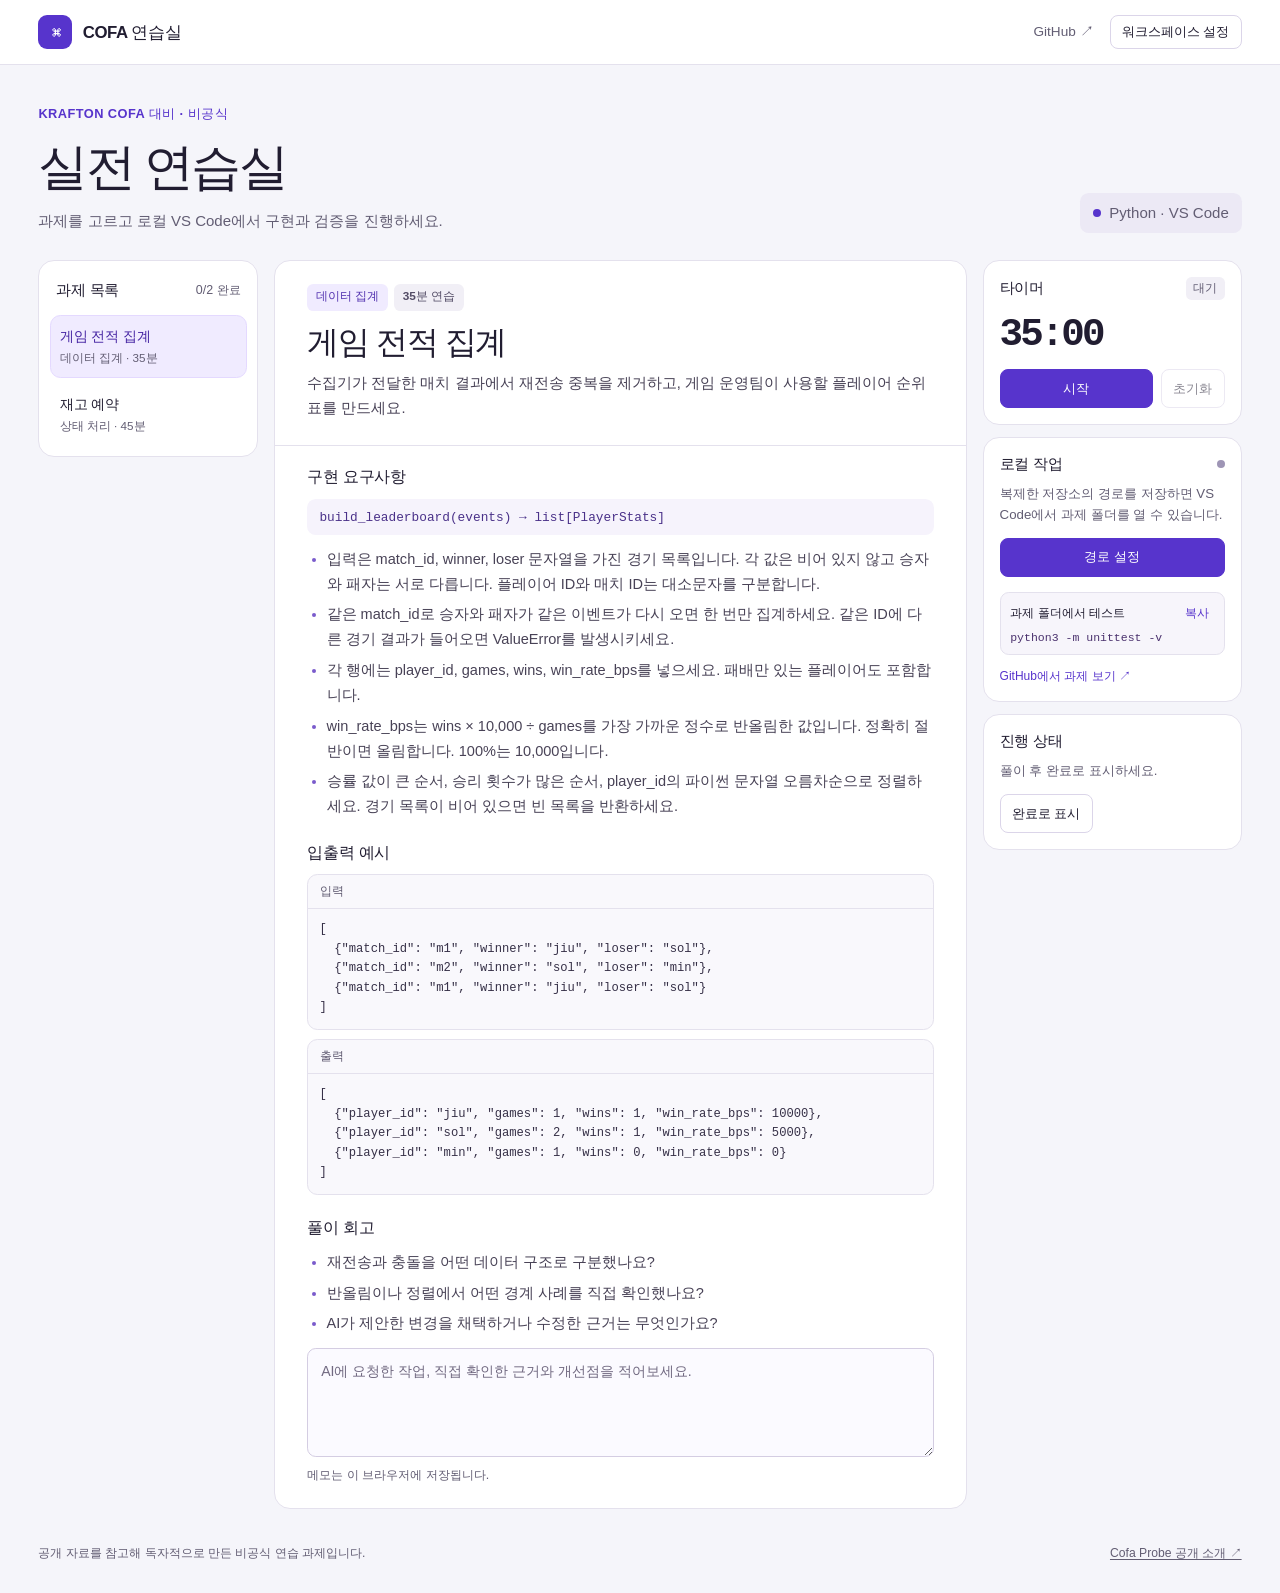
==== docs/index.html @ d64e4df7 "Build the COFA practice lab" ====
<!doctype html>
<html lang="ko">
<head>
  <meta charset="utf-8">
  <meta name="viewport" content="width=device-width, initial-scale=1">
  <meta name="description" content="KRAFTON COFA 대비 비공식 연습실. 브라우저에서 과제를 읽고 로컬 VS Code에서 구현과 테스트를 진행하세요.">
  <meta name="theme-color" content="#f5f5fa">
  <title>COFA 연습실</title>
  <link rel="stylesheet" href="./styles.css">
  <script type="module" src="./app.js"></script>
</head>
<body>
  <a class="skip-link" href="#main">과제 본문으로 이동</a>
  <header class="topbar">
    <div class="topbar-inner">
      <div class="brand">
        <span class="brand-mark" aria-hidden="true">⌘</span>
        <span>COFA <strong>연습실</strong></span>
      </div>
      <div class="topbar-links">
        <a href="https://github.com/JaerryLee/krafton-cofa">GitHub <span aria-hidden="true">↗</span></a>
        <button class="button button-small" type="button" id="open-settings">워크스페이스 설정</button>
      </div>
    </div>
  </header>

  <div class="page">
    <div class="intro">
      <div>
        <p class="eyebrow">KRAFTON COFA 대비 · 비공식</p>
        <h1>실전 연습실</h1>
        <p>과제를 고르고 로컬 VS Code에서 구현과 검증을 진행하세요.</p>
      </div>
      <p class="intro-stack"><span class="indicator" aria-hidden="true"></span> Python · VS Code</p>
    </div>

    <p id="load-status" class="load-status" role="status">과제를 불러오는 중입니다.</p>
    <div class="dashboard" id="dashboard" hidden>
      <aside class="catalog panel">
        <div class="catalog-header">
          <h2>과제 목록</h2>
          <span id="completion-count" class="muted"></span>
        </div>
        <nav id="exercise-list" aria-label="연습 과제"></nav>
      </aside>

      <main id="main" class="panel brief" tabindex="-1">
        <div class="brief-header">
          <div class="tags" id="exercise-tags"></div>
          <h2 id="exercise-title"></h2>
          <p id="exercise-summary"></p>
        </div>
        <div class="brief-content">
          <section>
            <h3>구현 요구사항</h3>
            <p class="signature"><code id="exercise-signature"></code></p>
            <ul id="exercise-requirements"></ul>
          </section>
          <section>
            <h3>입출력 예시</h3>
            <div class="examples">
              <div class="example">
                <p>입력</p>
                <pre><code id="example-input"></code></pre>
              </div>
              <div class="example">
                <p>출력</p>
                <pre><code id="example-output"></code></pre>
              </div>
            </div>
          </section>
          <section class="review">
            <h3>풀이 회고</h3>
            <ul id="review-questions"></ul>
            <label class="sr-only" for="review-notes">풀이 회고 메모</label>
            <textarea id="review-notes" rows="4" placeholder="AI에 요청한 작업, 직접 확인한 근거와 개선점을 적어보세요."></textarea>
            <p class="muted" id="notes-status" role="status">메모는 이 브라우저에 저장됩니다.</p>
          </section>
        </div>
      </main>

      <aside class="tools" aria-label="과제 도구">
        <section class="panel tool-card">
          <div class="tool-heading">
            <h2>타이머</h2>
            <span class="timer-state" id="timer-state"></span>
          </div>
          <p class="time" id="timer-display" role="timer"></p>
          <div class="timer-actions">
            <button class="button button-primary" id="timer-toggle" type="button"></button>
            <button class="button" id="timer-reset" type="button">초기화</button>
          </div>
        </section>
        <section class="panel tool-card workspace">
          <div class="tool-heading">
            <h2>로컬 작업</h2>
            <span class="indicator" id="workspace-indicator" aria-hidden="true"></span>
          </div>
          <p id="workspace-status"></p>
          <a class="button button-primary" id="open-vscode" hidden>VS Code에서 열기 <span aria-hidden="true">↗</span></a>
          <button class="button button-primary" id="connect-workspace" type="button" hidden>경로 설정</button>
          <div class="test-command">
            <div class="tool-heading">
              <h3>과제 폴더에서 테스트</h3>
              <button class="copy-button" id="copy-test" type="button">복사</button>
            </div>
            <code id="test-command">python3 -m unittest -v</code>
            <span class="sr-only" role="status" id="copy-status"></span>
          </div>
          <a class="text-link" id="source-link">GitHub에서 과제 보기 <span aria-hidden="true">↗</span></a>
        </section>
        <section class="panel tool-card">
          <h2>진행 상태</h2>
          <p id="progress-status"></p>
          <button class="button" id="toggle-completion" type="button"></button>
        </section>
      </aside>
    </div>

    <footer class="footer">
      <p>공개 자료를 참고해 독자적으로 만든 비공식 연습 과제입니다.</p>
      <a href="https://www.getcofa.com/ko/probe">Cofa Probe 공개 소개 ↗</a>
    </footer>
  </div>

  <dialog id="settings-dialog" aria-labelledby="settings-title">
    <form id="settings-form">
      <div class="dialog-heading">
        <h2 id="settings-title">워크스페이스 설정</h2>
        <button type="button" id="close-settings" class="button button-small" aria-label="설정 닫기">닫기</button>
      </div>
      <p>저장소를 <a href="https://github.com/JaerryLee/krafton-cofa">GitHub</a>에서 내려받고, 로컬에 저장한 폴더의 절대 경로를 입력하세요. macOS·Linux에서는 저장소 루트에서 <code>pwd</code>를 실행하면 됩니다.</p>
      <label for="workspace-path">저장소 루트 경로</label>
      <input id="workspace-path" type="text" placeholder="/Users/me/work/krafton-cofa" spellcheck="false" aria-describedby="path-help">
      <p class="muted" id="path-help">Windows 예시 <code>C:\Projects\krafton-cofa</code></p>
      <p class="form-error" id="path-error" role="alert" hidden></p>
      <div class="dialog-actions">
        <button class="button" id="clear-path" type="button">연결 해제</button>
        <button class="button button-primary" type="submit">경로 저장</button>
      </div>
    </form>
  </dialog>
  <noscript>과제 목록과 타이머를 사용하려면 JavaScript를 켜주세요.</noscript>
</body>
</html>
---- docs/styles.css ----
:root {
  color-scheme: light;
  font-family: -apple-system, BlinkMacSystemFont, "Apple SD Gothic Neo", "Malgun Gothic", "Noto Sans", sans-serif;
  color: #211d31;
  background: #f5f5fa;
  font-synthesis: none;
  --ink: #211d31;
  --muted: #625d73;
  --line: #e4e1ed;
  --surface: #fff;
  --purple: #5734cc;
  --purple-hover: #4525b0;
  --tint: #f0ebff;
  --green: #26705b;
}

*, *::before, *::after { box-sizing: border-box; }
[hidden] { display: none !important; }
body { margin: 0; }
h1, h2, h3, p { margin: 0; }
a { color: var(--purple); text-underline-offset: .2em; }
button, input, textarea { font: inherit; }
button { cursor: pointer; }
button:disabled { cursor: default; opacity: .52; }
:focus-visible { outline: 3px solid #7e61ef; outline-offset: 3px; }
code, pre, .time { font-family: ui-monospace, SFMono-Regular, Consolas, monospace; }
.sr-only, .skip-link:not(:focus) {
  position: absolute;
  width: 1px;
  height: 1px;
  padding: 0;
  overflow: hidden;
  clip-path: inset(50%);
  white-space: nowrap;
  border: 0;
}
.skip-link:focus {
  position: fixed;
  inset: .5rem auto auto .5rem;
  padding: .65rem 1rem;
  background: white;
  z-index: 2;
}
.topbar {
  background: var(--surface);
  border-bottom: 1px solid var(--line);
}
.topbar-inner, .page { max-width: 1440px; margin: 0 auto; padding-inline: clamp(1rem, 3vw, 3rem); }
.topbar-inner, .topbar-links, .brand {
  display: flex;
  align-items: center;
  gap: 1rem;
}
.topbar-inner { justify-content: space-between; min-height: 64px; }
.brand { gap: .65rem; font-size: 1.05rem; font-weight: 800; letter-spacing: -.025em; white-space: nowrap; }
.brand strong { font-weight: 650; }
.brand-mark {
  display: grid;
  place-items: center;
  width: 34px;
  height: 34px;
  background: var(--purple);
  color: white;
  border-radius: 9px;
  font: 1.25rem ui-monospace, monospace;
}
.topbar-links a { color: var(--muted); text-decoration: none; font-size: .85rem; white-space: nowrap; }
.topbar-links a:hover, .text-link:hover { text-decoration: underline; }

.intro {
  display: flex;
  align-items: end;
  justify-content: space-between;
  gap: 1.25rem;
  padding: 2.55rem 0 1.65rem;
}
.eyebrow { color: var(--purple); font-size: .8rem; font-weight: 750; letter-spacing: .035em; }
.intro h1 { font-size: clamp(2.1rem, 4vw, 3.15rem); letter-spacing: -.055em; margin: .2em 0 .15em; }
.intro p:not(.eyebrow) { color: var(--muted); font-size: .94rem; line-height: 1.6; }
.intro-stack {
  display: inline-flex;
  align-items: center;
  white-space: nowrap;
  gap: .55rem;
  padding: .5rem .8rem;
  background: #ece9f5;
  border-radius: .55rem;
}
.indicator { width: .5rem; height: .5rem; border-radius: 50%; background: #9e95b5; flex: none; }
.intro-stack .indicator { background: var(--purple); }
.indicator[data-configured="true"] { background: var(--green); }
.load-status { background: white; padding: 1.25rem; border: 1px solid var(--line); border-radius: 1rem; }

.dashboard { display: grid; grid-template-columns: minmax(185px, 220px) minmax(0, 1fr) minmax(224px, 259px); gap: 1rem; align-items: start; }
.panel { background: var(--surface); border: 1px solid var(--line); border-radius: 1rem; }
.catalog { padding: .95rem .65rem .65rem; }
.catalog-header, .tool-heading, .dialog-heading {
  display: flex;
  justify-content: space-between;
  align-items: center;
  gap: .6rem;
}
.catalog-header { padding: .25rem .4rem .9rem; }
.catalog h2, .tool-card h2 { font-size: .96rem; letter-spacing: -.02em; }
.muted { color: var(--muted); font-size: .78rem; }
#exercise-list { display: grid; gap: .35rem; }
.exercise-link {
  display: grid;
  grid-template-columns: minmax(0, 1fr) auto;
  align-items: center;
  gap: .35rem .45rem;
  padding: .65rem .55rem;
  border: 1px solid transparent;
  border-radius: .65rem;
  color: var(--ink);
  text-decoration: none;
}
.exercise-link:hover { background: #f7f5fc; }
.exercise-link[aria-current="true"] { background: var(--tint); color: #4524a3; border-color: #e4d9ff; }
.exercise-link strong { font-size: .88rem; }
.exercise-link small { color: var(--muted); font-size: .73rem; grid-column: 1; }
.exercise-link .exercise-done { grid-row: 1 / 3; grid-column: 2; color: var(--green); font-size: .72rem; }

.brief { min-width: 0; }
.brief-header { padding: 1.45rem clamp(1.05rem, 3vw, 2rem); border-bottom: 1px solid var(--line); }
.tags { display: flex; align-items: center; flex-wrap: wrap; gap: .35rem; }
.tag {
  display: inline-flex;
  color: #5232b0;
  background: var(--tint);
  border-radius: .4rem;
  padding: .33rem .55rem;
  font-size: .74rem;
  font-weight: 700;
}
.tag + .tag { color: #534c66; background: #f1eff6; }
.brief-header h2 { margin: .65rem 0 .4rem; font-size: clamp(1.55rem, 3vw, 2rem); letter-spacing: -.045em; }
.brief-header p, .brief-content li { color: #484256; font-size: .91rem; line-height: 1.72; overflow-wrap: anywhere; }
.brief-content { padding: 1.35rem clamp(1.05rem, 3vw, 2rem) 1.5rem; }
.brief-content section + section { margin-top: 1.45rem; }
.brief-content h3 { font-size: 1rem; margin-bottom: .65rem; letter-spacing: -.02em; }
.signature {
  padding: .65rem .75rem;
  color: #4a3189;
  background: #f6f3fc;
  border-radius: .55rem;
  overflow-wrap: anywhere;
  font-size: .8rem;
}
.brief-content ul { margin: .7rem 0 0; padding-left: 1.2rem; }
.brief-content li::marker { color: #7a5bcc; }
.brief-content li + li { margin-top: .35rem; }
.examples { display: grid; gap: .6rem; }
.example { min-width: 0; background: #f9f8fc; border: 1px solid var(--line); border-radius: .65rem; }
.example p { border-bottom: 1px solid var(--line); padding: .5rem .7rem; color: var(--muted); font-size: .76rem; font-weight: 700; }
.example pre { margin: 0; padding: .7rem; color: #363047; font-size: .76rem; line-height: 1.6; white-space: pre-wrap; overflow-wrap: anywhere; }
.review textarea, input {
  width: 100%;
  color: var(--ink);
  padding: .7rem .8rem;
  border: 1px solid #d4cde2;
  border-radius: .55rem;
  background: #fbfaff;
  line-height: 1.5;
}
.review textarea { margin: .75rem 0 .35rem; resize: vertical; font-size: .88rem; }
textarea::placeholder, input::placeholder { color: #716981; }

.tools { display: grid; gap: .75rem; min-width: 0; }
.tool-card { padding: 1rem; }
.tool-card p:not(.time) { margin: .6rem 0 .75rem; color: var(--muted); font-size: .83rem; line-height: 1.55; overflow-wrap: anywhere; }
.timer-state {
  padding: .25rem .45rem;
  border-radius: .35rem;
  color: var(--muted);
  background: #f1eff6;
  font-size: .72rem;
}
.timer-state[data-running="true"] { color: #4826ad; background: var(--tint); }
.time { margin: .75rem 0; font-size: 2.45rem; letter-spacing: -.075em; font-weight: 650; font-variant-numeric: tabular-nums; }
.time[data-expired="true"] { color: #a42c47; }
.timer-actions { display: grid; grid-template-columns: 1fr auto; gap: .5rem; }
.button {
  display: inline-flex;
  align-items: center;
  justify-content: center;
  gap: .35rem;
  min-height: 39px;
  padding: .45rem .7rem;
  border: 1px solid #dbd5e9;
  border-radius: .5rem;
  background: white;
  color: var(--ink);
  font-size: .82rem;
  font-weight: 650;
  text-decoration: none;
  text-align: center;
  line-height: 1.35;
}
.button:hover:not(:disabled) { background: #f5f1ff; }
.button-small { min-height: 34px; }
.button-primary { color: white; background: var(--purple); border-color: var(--purple); }
.button-primary:hover:not(:disabled) { background: var(--purple-hover); }
.workspace .button { width: 100%; }
.test-command {
  margin: .95rem 0 .65rem;
  padding: .55rem .6rem .65rem;
  background: #f7f5fb;
  border: 1px solid var(--line);
  border-radius: .55rem;
}
.test-command h3, .text-link { font-size: .75rem; }
.test-command code { display: block; margin-top: .3rem; color: #4b326e; font-size: .72rem; overflow-wrap: anywhere; }
.copy-button {
  border: 0;
  background: transparent;
  color: var(--purple);
  border-radius: .3rem;
  padding: .3rem;
  font-size: .73rem;
  white-space: nowrap;
}
.copy-button:hover { background: var(--tint); }
.text-link { display: inline-block; text-decoration: none; }
.footer {
  display: flex;
  flex-wrap: wrap;
  justify-content: space-between;
  gap: .55rem 1rem;
  margin-top: 1.25rem;
  padding: 1rem 0 2rem;
  color: var(--muted);
  font-size: .76rem;
}
.footer a { color: var(--muted); }

dialog {
  width: min(92vw, 480px);
  padding: 1.35rem;
  border: 1px solid var(--line);
  border-radius: 1rem;
  color: var(--ink);
  box-shadow: 0 20px 70px #20173a33;
}
dialog::backdrop { background: #261e3c80; }
.dialog-heading h2 { font-size: 1.18rem; }
dialog p { margin: .65rem 0; font-size: .87rem; line-height: 1.6; }
dialog label { display: block; margin: .9rem 0 .3rem; font-size: .85rem; font-weight: 700; }
.dialog-actions { display: flex; justify-content: space-between; gap: .7rem; margin-top: 1rem; }
.form-error { color: #9c2845; }

@media (max-width: 1020px) {
  .dashboard { grid-template-columns: minmax(0, 1fr) minmax(218px, 250px); }
  .catalog { grid-column: 1 / -1; }
  #exercise-list { grid-template-columns: repeat(auto-fit, minmax(175px, 1fr)); }
}
@media (max-width: 690px) {
  .topbar-links { gap: .6rem; }
  .brand { font-size: .95rem; gap: .4rem; }
  .brand-mark { width: 29px; height: 29px; }
  .topbar-links a { font-size: .78rem; }
  .intro { display: block; padding-top: 1.65rem; padding-bottom: 1.1rem; }
  .intro-stack { display: none; }
  .dashboard { grid-template-columns: minmax(0, 1fr); }
  .tools { grid-row: 2; grid-template-columns: repeat(2, minmax(0, 1fr)); }
  .workspace { grid-column: 2; grid-row: 1 / 3; }
}
@media (max-width: 420px) {
  .topbar-inner { gap: .5rem; }
  .tools { grid-template-columns: minmax(0, 1fr); }
  .workspace { grid-column: auto; grid-row: auto; }
  #exercise-list { grid-template-columns: repeat(2, minmax(0, 1fr)); }
}
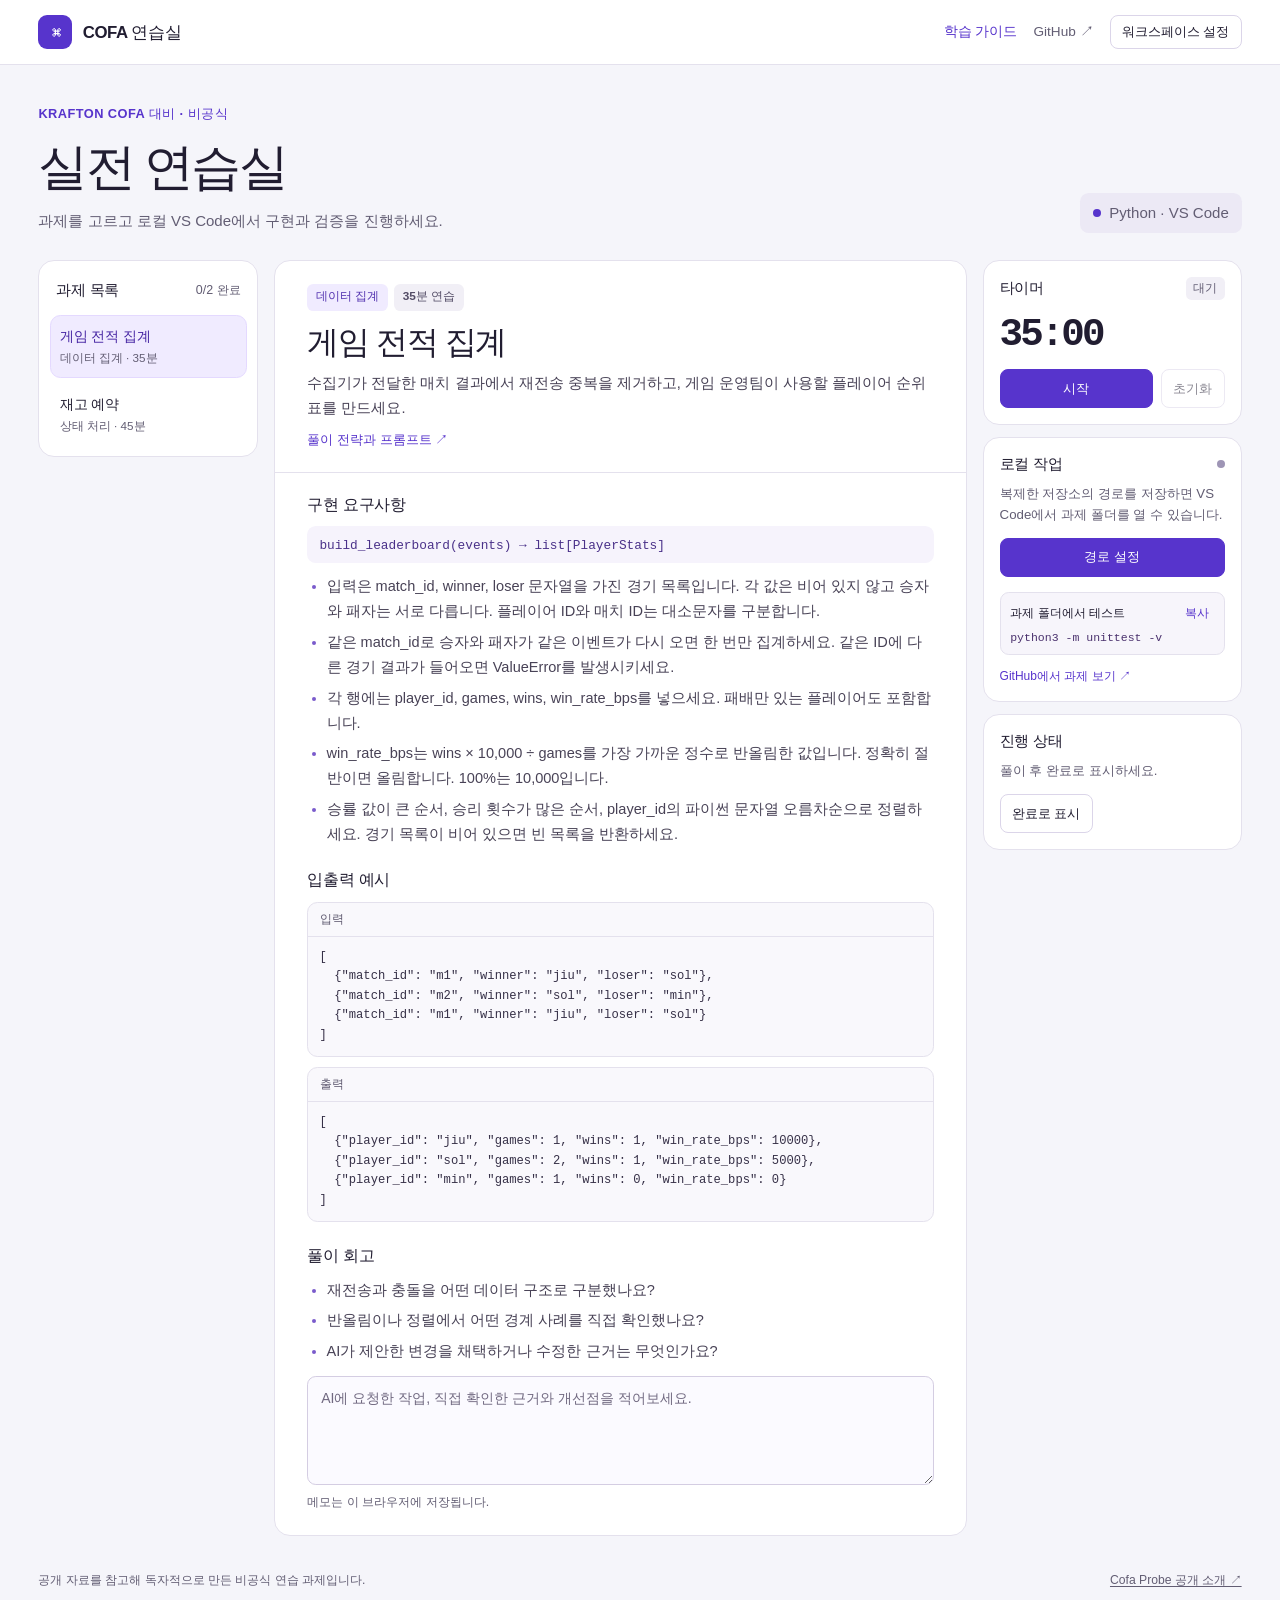
==== commit 7c3c0952: "Add a practical COFA study guide" ====
--- a/docs/index.html
+++ b/docs/index.html
@@ -8,6 +8,7 @@
   <title>COFA 연습실</title>
   <link rel="stylesheet" href="./styles.css">
   <script type="module" src="./app.js"></script>
+  <script type="module" src="./clipboard.js"></script>
 </head>
 <body>
   <a class="skip-link" href="#main">과제 본문으로 이동</a>
@@ -18,6 +19,7 @@
         <span>COFA <strong>연습실</strong></span>
       </div>
       <div class="topbar-links">
+        <a class="guide-nav-link" href="./guide.html">학습 가이드</a>
         <a href="https://github.com/JaerryLee/krafton-cofa">GitHub <span aria-hidden="true">↗</span></a>
         <button class="button button-small" type="button" id="open-settings">워크스페이스 설정</button>
       </div>
@@ -49,6 +51,7 @@
           <div class="tags" id="exercise-tags"></div>
           <h2 id="exercise-title"></h2>
           <p id="exercise-summary"></p>
+          <a class="text-link exercise-guide" id="exercise-guide" href="./guide.html">풀이 전략과 프롬프트 <span aria-hidden="true">↗</span></a>
         </div>
         <div class="brief-content">
           <section>
@@ -102,7 +105,7 @@
           <div class="test-command">
             <div class="tool-heading">
               <h3>과제 폴더에서 테스트</h3>
-              <button class="copy-button" id="copy-test" type="button">복사</button>
+              <button class="copy-button" type="button" data-copy="test-command" aria-label="테스트 명령 복사" hidden>복사</button>
             </div>
             <code id="test-command">python3 -m unittest -v</code>
             <span class="sr-only" role="status" id="copy-status"></span>
--- a/docs/styles.css
+++ b/docs/styles.css
@@ -66,6 +66,7 @@
 }
 .topbar-links a { color: var(--muted); text-decoration: none; font-size: .85rem; white-space: nowrap; }
 .topbar-links a:hover, .text-link:hover { text-decoration: underline; }
+.topbar-links .guide-nav-link { color: var(--purple); font-weight: 700; }
 
 .intro {
   display: flex;
@@ -136,6 +137,7 @@
 .tag + .tag { color: #534c66; background: #f1eff6; }
 .brief-header h2 { margin: .65rem 0 .4rem; font-size: clamp(1.55rem, 3vw, 2rem); letter-spacing: -.045em; }
 .brief-header p, .brief-content li { color: #484256; font-size: .91rem; line-height: 1.72; overflow-wrap: anywhere; }
+.brief-header .exercise-guide { margin-top: .6rem; font-size: .83rem; font-weight: 700; }
 .brief-content { padding: 1.35rem clamp(1.05rem, 3vw, 2rem) 1.5rem; }
 .brief-content section + section { margin-top: 1.45rem; }
 .brief-content h3 { font-size: 1rem; margin-bottom: .65rem; letter-spacing: -.02em; }
@@ -266,7 +268,8 @@
   .workspace { grid-column: 2; grid-row: 1 / 3; }
 }
 @media (max-width: 420px) {
-  .topbar-inner { gap: .5rem; }
+  .topbar-inner { gap: .5rem; flex-wrap: wrap; padding-block: .6rem; }
+  .topbar-links { flex-wrap: wrap; }
   .tools { grid-template-columns: minmax(0, 1fr); }
   .workspace { grid-column: auto; grid-row: auto; }
   #exercise-list { grid-template-columns: repeat(2, minmax(0, 1fr)); }
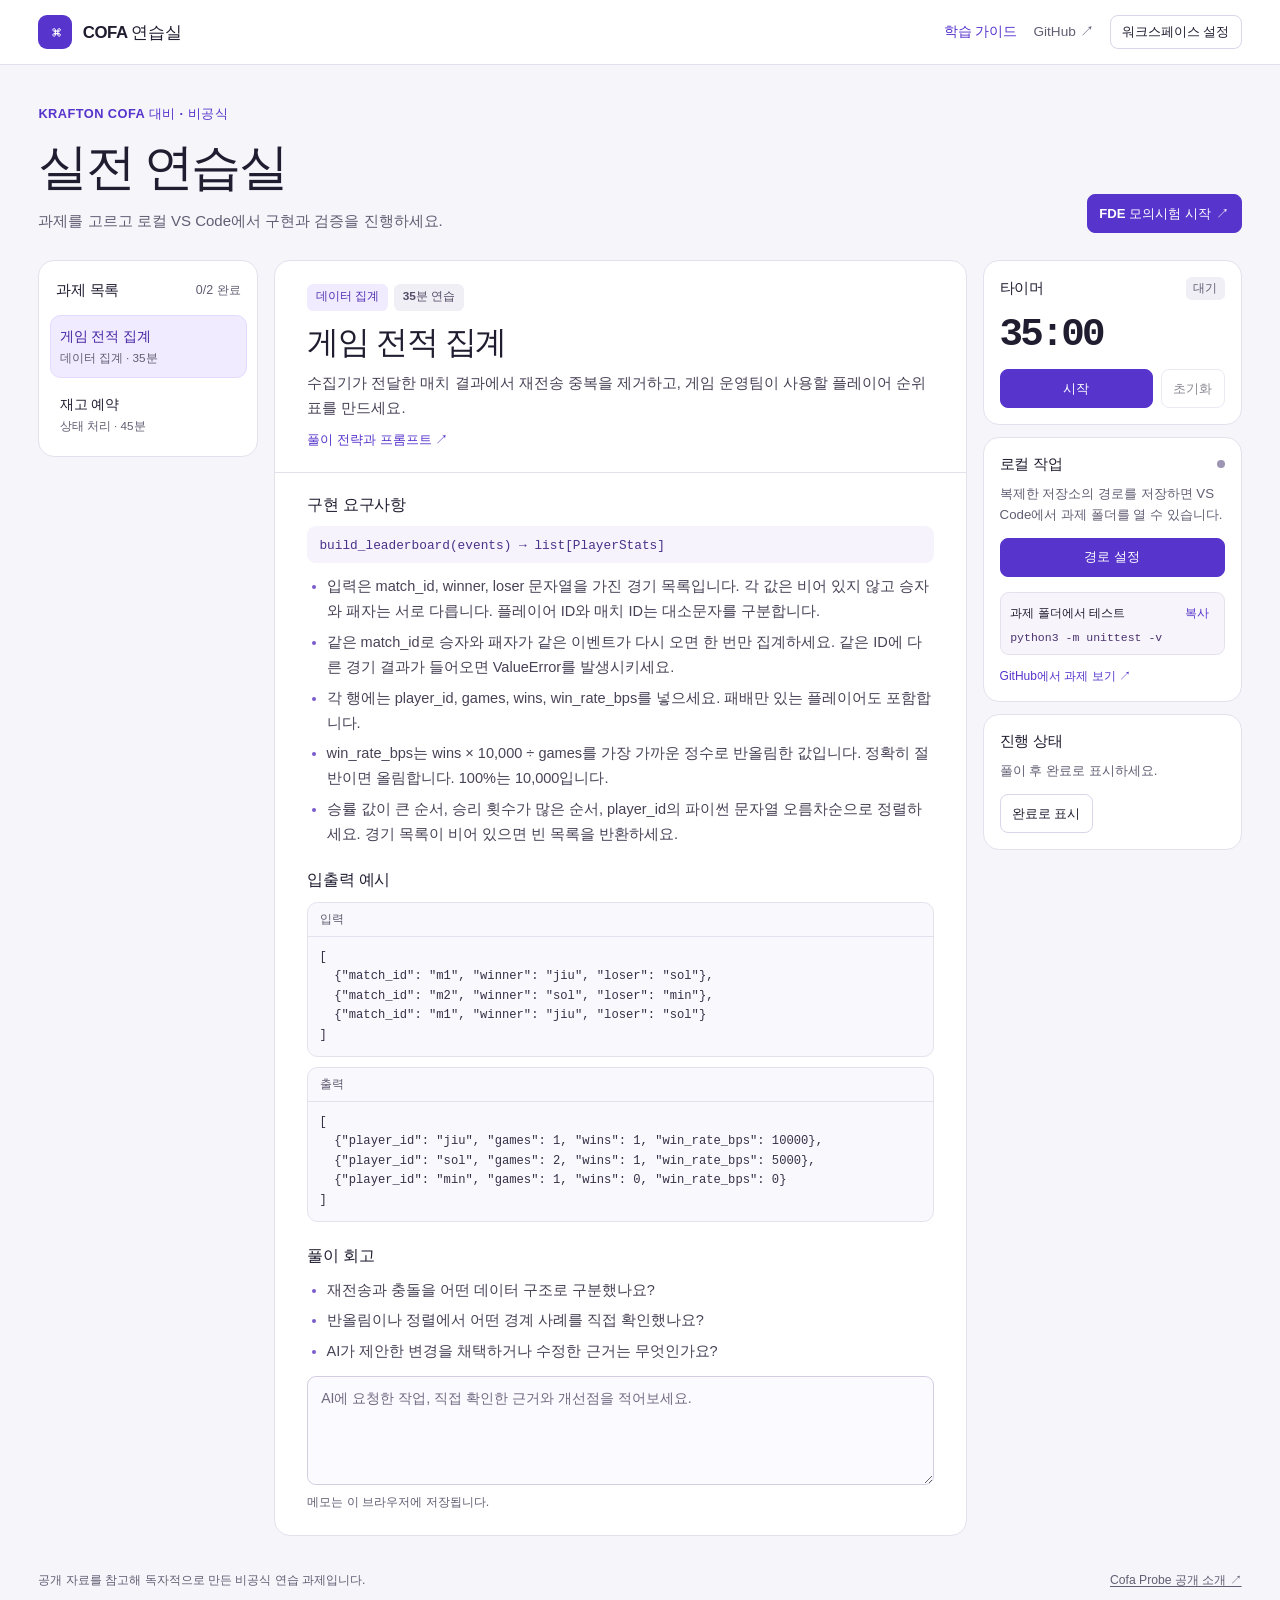
==== commit 2dfc8ac7: "Add FDE mock exams and downloadable preparation kit" ====
--- a/docs/index.html
+++ b/docs/index.html
@@ -33,7 +33,7 @@
         <h1>실전 연습실</h1>
         <p>과제를 고르고 로컬 VS Code에서 구현과 검증을 진행하세요.</p>
       </div>
-      <p class="intro-stack"><span class="indicator" aria-hidden="true"></span> Python · VS Code</p>
+      <a class="button button-primary intro-action" href="./fde.html">FDE 모의시험 시작 <span aria-hidden="true">↗</span></a>
     </div>
 
     <p id="load-status" class="load-status" role="status">과제를 불러오는 중입니다.</p>
--- a/docs/styles.css
+++ b/docs/styles.css
@@ -78,17 +78,8 @@
 .eyebrow { color: var(--purple); font-size: .8rem; font-weight: 750; letter-spacing: .035em; }
 .intro h1 { font-size: clamp(2.1rem, 4vw, 3.15rem); letter-spacing: -.055em; margin: .2em 0 .15em; }
 .intro p:not(.eyebrow) { color: var(--muted); font-size: .94rem; line-height: 1.6; }
-.intro-stack {
-  display: inline-flex;
-  align-items: center;
-  white-space: nowrap;
-  gap: .55rem;
-  padding: .5rem .8rem;
-  background: #ece9f5;
-  border-radius: .55rem;
-}
+.intro-action { white-space: nowrap; }
 .indicator { width: .5rem; height: .5rem; border-radius: 50%; background: #9e95b5; flex: none; }
-.intro-stack .indicator { background: var(--purple); }
 .indicator[data-configured="true"] { background: var(--green); }
 .load-status { background: white; padding: 1.25rem; border: 1px solid var(--line); border-radius: 1rem; }
 
@@ -262,7 +253,7 @@
   .brand-mark { width: 29px; height: 29px; }
   .topbar-links a { font-size: .78rem; }
   .intro { display: block; padding-top: 1.65rem; padding-bottom: 1.1rem; }
-  .intro-stack { display: none; }
+  .intro-action { margin-top: .7rem; }
   .dashboard { grid-template-columns: minmax(0, 1fr); }
   .tools { grid-row: 2; grid-template-columns: repeat(2, minmax(0, 1fr)); }
   .workspace { grid-column: 2; grid-row: 1 / 3; }
